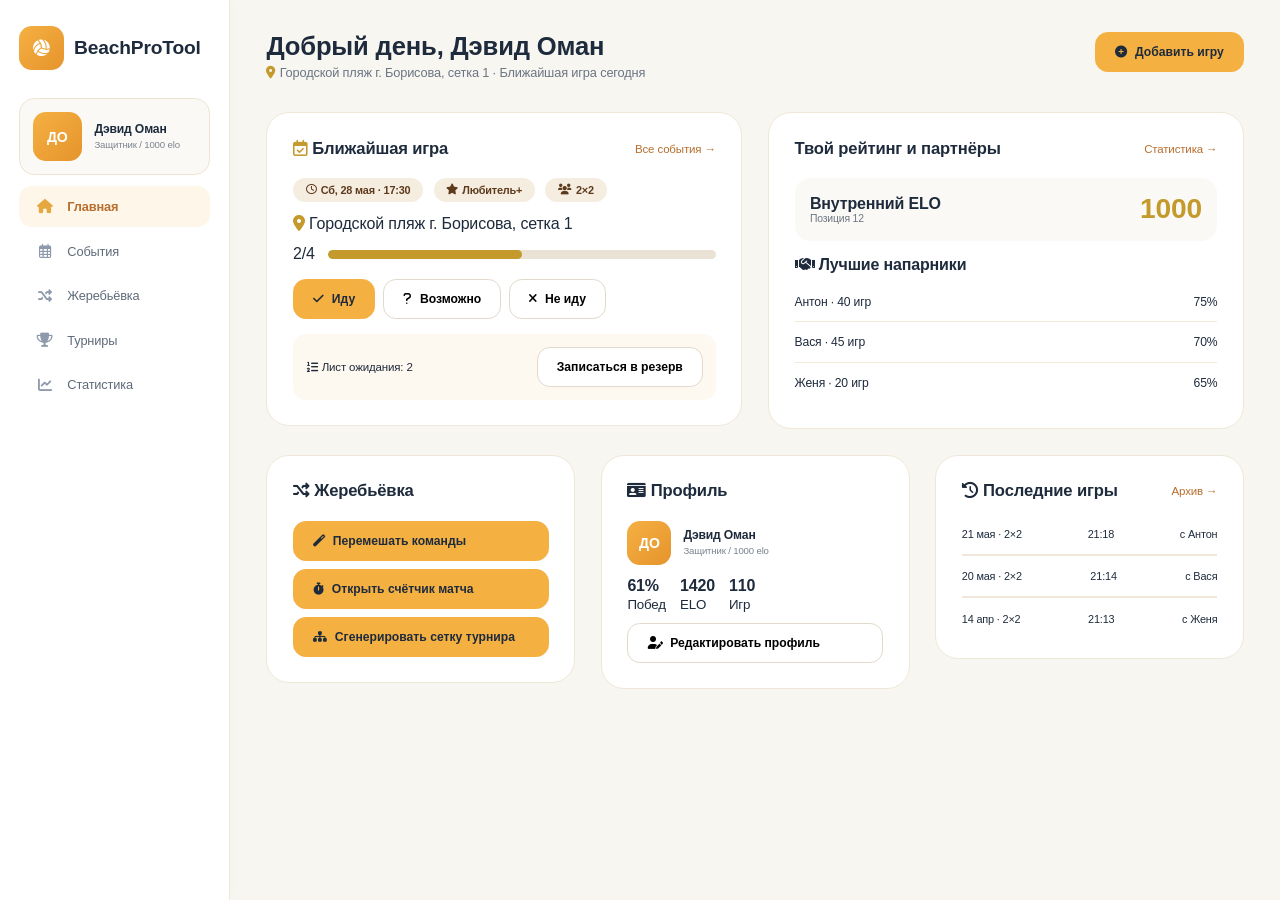
==== index.html @ db51491b "Шаблон" ====
<!DOCTYPE html>
<html lang="ru">
<head>
    <meta charset="UTF-8">
    <meta name="viewport" content="width=device-width, initial-scale=1.0, maximum-scale=1.0, user-scalable=yes, viewport-fit=cover">
    <link rel="stylesheet" href="index.css">
    <link rel="shortcut icon" href="https://shop.volleyballworld.com/cdn/shop/files/img12_345d9141-a883-46c9-af70-458a7351b10b.jpg?v=1754471467&width=1080"/> 
    <link rel="stylesheet" href="https://cdnjs.cloudflare.com/ajax/libs/font-awesome/6.0.0-beta3/css/all.min.css">
    <title>Beach Pro Tool</title>
</head>
<body>
    <!-- Боковое меню (десктоп) -->
    <aside class="sideBar">
        <div class="logoArea">
            <div class="logoIcon"><i class="fas fa-volleyball-ball"></i></div>
            <div class="logoText">BeachProTool</div>
        </div>

        <a href="profile.html">
            <div class="userCard">
                <div class="userAvatar">ДО</div>
                <div class="userInfo">
                    <div class="userName">Дэвид Оман</div>
                    <div class="userRole">Защитник / 1000 elo</div>
                </div>
            </div>
        </a>

        <nav class="navMenu">
            <a href="index.html"><div class="navItem active"><i class="fas fa-home"></i><span>Главная</span></div></a>
            <a href="events.html"><div class="navItem"><i class="far fa-calendar-alt"></i><span>События</span></div></a>
            <a href="draw.html"><div class="navItem"><i class="fas fa-random"></i><span>Жеребьёвка</span></div></a>
            <a href="tournaments.html"><div class="navItem"><i class="fas fa-trophy"></i><span>Турниры</span></div></a>
            <a href="stats.html"><div class="navItem"><i class="fas fa-chart-line"></i><span>Статистика</span></div></a>
        </nav>
    </aside>

    <!-- Основная область -->
    <main class="mainContent">
        <!-- Верхняя панель -->
        <div class="topBar">
            <div class="topBarText">
                <h1>Добрый день, Дэвид Оман</h1>
                <p>
                    <i class="fas fa-map-marker-alt" style="color:#c49a2c;"></i>
                    Городской пляж г. Борисова, сетка 1 · Ближайшая игра сегодня
                </p>
            </div>
            <div class="topActions">
                <a href="events.html"><button class="buttonAccent"><i class="fas fa-plus-circle"></i> Добавить игру</button></a>
            </div>
        </div>

        <!-- Основная панель: игра + рейтинг -->
        <div class="mainBoard">
            <!-- Ближайшая игра -->
            <div class="card">
                <div class="cardHeader">
                    <h3><i class="far fa-calendar-check" style="color:#c49a2c;"></i> Ближайшая игра</h3>
                    <a href="events.html" class="textLink">Все события →</a>
                </div>
                <div class="cardMeta">
                    <span class="tag"><i class="far fa-clock"></i> Сб, 28 мая · 17:30</span>
                    <span class="tag"><i class="fas fa-star"></i> Любитель+</span>
                    <span class="tag"><i class="fas fa-users"></i> 2×2</span>
                </div>
                <div style="font-weight:500; margin-bottom:6px;">
                    <i class="fas fa-map-marker-alt" style="color:#c49a2c;"></i>
                    Городской пляж г. Борисова, сетка 1
                </div>
                <div class="slotsBar">
                    <span>2/4</span>
                    <div class="progressBg"><div class="progressFill" style="width:50%;"></div></div>
                </div>
                <div class="statusButtons">
                    <button class="buttonAccent"><i class="fas fa-check"></i> Иду</button>
                    <button><i class="fas fa-question"></i> Возможно</button>
                    <button><i class="fas fa-times"></i> Не иду</button>
                </div>
                <div class="waitList">
                    <span><i class="fas fa-list-ol"></i> Лист ожидания: 2</span>
                    <button>Записаться в резерв</button>
                </div>
            </div>

            <!-- Рейтинг и партнёры -->
            <div class="card">
                <div class="cardHeader">
                    <h3>Твой рейтинг и партнёры</h3>
                    <a href="stats.html" class="textLink">Статистика →</a>
                </div>
                <div class="eloDisplay">
                    <div>
                        <div style="font-weight:600;">Внутренний ELO</div>
                        <div style="font-size: clamp(0.65rem, 0.8vw, 0.9rem); color:#6b7583;">Позиция 12</div>
                    </div>
                    <div class="eloNumber">1000</div>
                </div>
                <div style="font-weight:600; margin-bottom:8px;">
                    <i class="fas fa-handshake"></i> Лучшие напарники
                </div>
                <div class="partnerItem"><span>Антон · 40 игр</span><span>75%</span></div>
                <div class="partnerItem"><span>Вася · 45 игр</span><span>70%</span></div>
                <div class="partnerItem"><span>Женя · 20 игр</span><span>65%</span></div>
            </div>
        </div>

        <!-- Нижняя панель: жеребьёвка, профиль, история -->
        <div class="lowerBoard">
            <!-- Жеребьёвка -->
            <div class="card">
                <div class="cardHeader"><h3><i class="fas fa-random"></i> Жеребьёвка</h3></div>
                <a href="draw.html"><button class="buttonAccent" style="margin-bottom: 8px; width: 100%;"><i class="fas fa-magic"></i> Перемешать команды</button></a>
                <button class="buttonAccent" style="margin-bottom: 8px; width: 100%;"><i class="fas fa-stopwatch"></i> Открыть счётчик матча</button>
                <button class="buttonAccent" style="width: 100%;"><i class="fas fa-sitemap"></i> Сгенерировать сетку турнира</button>
            </div>

            <!-- Профиль -->
            <a href="profile.html" style="display: block;">
                <div class="card">
                    <div class="cardHeader"><h3><i class="fas fa-id-card"></i> Профиль</h3></div>
                    <div style="display: flex; align-items: center; gap: 12px; margin-bottom: 12px;">
                        <div class="userAvatar" style="width: 44px; height: 44px;">ДО</div>
                        <div class="userInfo">
                            <div class="userName">Дэвид Оман</div>
                            <div class="userRole">Защитник / 1000 elo</div>
                        </div>
                    </div>
                    <!-- Мини-статистика -->
                    <div style="display:flex; gap:14px; margin:10px 0;">
                        <div><span style="font-weight:700;">61%</span><br><small>Побед</small></div>
                        <div><span style="font-weight:700;">1420</span><br><small>ELO</small></div>
                        <div><span style="font-weight:700;">110</span><br><small>Игр</small></div>
                    </div>
                    <button style="width: 100%;"><i class="fas fa-user-edit"></i> Редактировать профиль</button>
                </div>
            </a>

            <!-- Последние игры -->
            <div class="card">
                <div class="cardHeader">
                    <h3><i class="fas fa-history"></i> Последние игры</h3>
                    <a href="#" class="textLink">Архив →</a>
                </div>
                <div class="matchHistoryItem">
                    <span>21 мая · 2×2</span><span>21:18</span><span>с Антон</span>
                </div>
                <hr>
                <div class="matchHistoryItem">
                    <span>20 мая · 2×2</span><span>21:14</span><span>с Вася</span>
                </div>
                <hr>
                <div class="matchHistoryItem">
                    <span>14 апр · 2×2</span><span>21:13</span><span>с Женя</span>
                </div>
            </div>
        </div>
    </main>

    <!-- Нижняя навигация (мобильная) -->
    <div class="bottomNav">
        <a href="index.html"><div class="bottomNavItem active"><i class="fas fa-home"></i><span>Главная</span></div></a>
        <a href="events.html"><div class="bottomNavItem"><i class="fas fa-calendar-plus"></i><span>События</span></div></a>
        <a href="draw.html"><div class="bottomNavItem"><i class="fas fa-random"></i><span>Жеребьёвка</span></div></a>
        <a href="stats.html"><div class="bottomNavItem"><i class="fas fa-chart-bar"></i><span>Статистика</span></div></a>
        <a href="tournaments.html"><div class="bottomNavItem"><i class="fas fa-trophy"></i><span>Турниры</span></div></a>
        <a href="profile.html"><div class="bottomNavItem"><i class="fas fa-user"></i><span>Профиль</span></div></a>
    </div>
</body>
</html>
---- index.css ----
/* ===== СБРОС И БАЗОВЫЕ СТИЛИ ===== */
* {
    margin: 0;
    padding: 0;
    box-sizing: border-box;
}

body {
    font-family: 'Inter', -apple-system, BlinkMacSystemFont, sans-serif;
    background: #f8f6f1;
    display: flex;
    min-height: 100vh;
    color: #1e2b3c;
    letter-spacing: -0.01em;
}

a {
    text-decoration: none;
    color: inherit;
}

select {
    padding: clamp(6px, 0.8vw, 10px) clamp(8px, 1vw, 12px);
    border-radius: clamp(6px, 0.8vw, 12px);
    border: 1px solid #e2d9cc;
    font-family: 'Inter', sans-serif;
    font-size: clamp(0.75rem, 0.9vw, 0.95rem);
    font-weight: 500;
    background: white;
    cursor: pointer;
}

hr {
    border: 0.5px solid #efe8d8;
    margin: clamp(4px, 0.5vw, 10px) 0;
}

/* ===== БОКОВАЯ ПАНЕЛЬ (ДЕСКТОП) ===== */
.sideBar {
    background: #ffffff;
    width: clamp(200px, 18vw, 280px);
    border-right: 1px solid #efe8d8;
    height: 100vh;
    display: flex;
    flex-direction: column;
    padding: clamp(16px, 2vw, 28px) clamp(12px, 1.5vw, 20px);
    position: sticky;
    top: 0;
    box-shadow: 1px 0 15px rgba(0,0,0,0.02);
    z-index: 10;
}

.logoArea {
    display: flex;
    align-items: center;
    gap: clamp(6px, 0.8vw, 10px);
    margin-bottom: clamp(20px, 2.5vw, 28px);
}

.logoIcon {
    background: linear-gradient(135deg, #f5b042, #e5942c);
    width: clamp(32px, 3.5vw, 48px);
    height: clamp(32px, 3.5vw, 48px);
    border-radius: clamp(8px, 1vw, 14px);
    display: flex;
    align-items: center;
    justify-content: center;
    color: white;
    font-size: clamp(0.9rem, 1.3vw, 1.4rem);
    flex-shrink: 0;
}

.logoText {
    font-weight: 800;
    font-size: clamp(1rem, 1.5vw, 1.5rem);
    color: #1e2b3c;
    white-space: nowrap;
}

.userCard {
    display: flex;
    align-items: center;
    gap: clamp(8px, 1vw, 14px);
    padding: clamp(8px, 1vw, 14px);
    background: #fbf9f5;
    border-radius: clamp(12px, 1.2vw, 18px);
    margin-bottom: clamp(10px, 0.9vw, 28px);
    border: 1px solid #efe4cf;
    cursor: pointer;
}

.userCard:hover {
    background: #f1efec;
}

.userAvatar {
    width: clamp(34px, 3.8vw, 50px);
    height: clamp(34px, 3.8vw, 50px);
    background: linear-gradient(135deg, #f5b042, #e5942c);
    border-radius: clamp(8px, 1vw, 14px);
    display: flex;
    align-items: center;
    justify-content: center;
    color: white;
    font-weight: 700;
    font-size: clamp(0.8rem, 1.1vw, 1.2rem);
    flex-shrink: 0;
}

.userInfo {
    line-height: 1.4;
}

.userName {
    font-weight: 700;
    font-size: clamp(0.7rem, 0.95vw, 1rem);
}

.userRole {
    font-size: clamp(0.6rem, 0.75vw, 0.85rem);
    color: #7a8490;
}

.navMenu {
    display: flex;
    flex-direction: column;
    gap: 4px;
    flex: 1;
}

.navItem {
    display: flex;
    align-items: center;
    gap: clamp(8px, 1vw, 14px);
    padding: clamp(8px, 1vw, 14px) clamp(10px, 1.2vw, 18px);
    border-radius: clamp(8px, 1vw, 14px);
    font-weight: 500;
    color: #5f6b7a;
    cursor: pointer;
    font-size: clamp(0.75rem, 1vw, 1.1rem);
}

.navItem:hover:not(.active) {
    background: #faf8f4;
}

.navItem i {
    width: 20px;
    font-size: clamp(0.85rem, 1.1vw, 1.2rem);
    text-align: center;
    color: #8e9aab;
}

.navItem.active {
    background: #fef7e9;
    color: #b76e2e;
    font-weight: 600;
}

.navItem.active i {
    color: #e5a83e;
}

.navItem.active:hover {
    background: #fff0d3;
}

/* ===== НИЖНЯЯ НАВИГАЦИЯ (МОБИЛЬНАЯ) ===== */
.bottomNav {
    display: none;
    justify-content: space-around;
    align-items: center;
    padding: clamp(8px, 2vw, 14px) clamp(12px, 3vw, 20px);
    background: #ffffff;
    border-top: 1px solid #f0e7d8;
    position: fixed;
    bottom: 0;
    left: 0;
    right: 0;
    z-index: 100;
    box-shadow: 0 -4px 16px rgba(0,0,0,0.06);
}

.bottomNavItem {
    display: flex;
    flex-direction: column;
    align-items: center;
    gap: clamp(2px, 0.5vw, 6px);
    font-size: clamp(9px, 1.5vw, 13px);
    color: #8e9aab;
    cursor: pointer;
}

.bottomNavItem i {
    font-size: clamp(16px, 3vw, 24px);
}

.bottomNavItem.active {
    color: #c49a2c;
    font-weight: 600;
}

/* ===== ОСНОВНОЙ КОНТЕНТ ===== */
.mainContent {
    flex: 1;
    padding: clamp(16px, 2.5vw, 32px) clamp(12px, 3vw, 36px);
    overflow-y: auto;
    min-height: 100vh;
    max-height: 100vh;
}

.topBar {
    display: flex;
    justify-content: space-between;
    align-items: flex-start;
    margin-bottom: clamp(16px, 2.5vw, 32px);
    gap: clamp(12px, 2vw, 24px);
}

.topBarText h1 {
    font-size: clamp(1.2rem, 2vw, 2rem);
    font-weight: 700;
    margin-bottom: 4px;
}

.topBarText p {
    color: #6b7583;
    font-size: clamp(0.7rem, 1vw, 1rem);
}

.topActions {
    display: flex;
    gap: clamp(6px, 1vw, 12px);
    align-items: center;
}

/* ===== КНОПКИ ===== */
button {
    border: none;
    border-radius: clamp(8px, 1vw, 14px);
    padding: clamp(8px, 1vw, 12px) clamp(12px, 1.5vw, 20px);
    font-weight: 600;
    font-size: clamp(0.7rem, 0.95vw, 1rem);
    display: flex;
    align-items: center;
    gap: clamp(4px, 0.6vw, 8px);
    cursor: pointer;
    background: white;
    border: 1px solid #e2d9cc;
    font-family: 'Inter', sans-serif;
    white-space: nowrap;
}

.buttonAccent {
    background: #f5b042;
    border: 1px solid #f5b042;
    color: #1e2b3c;
}

.buttonAccent:hover {
    background: #e5942c;
}

button:hover:not(.buttonAccent):not(:disabled) {
    background: #faf7f2;
}

button:disabled {
    opacity: 0.5;
    cursor: not-allowed;
}

.buttonCenter {
    display: flex;
    justify-content: center;
    padding: clamp(8px, 1vw, 12px) clamp(16px, 2vw, 24px);
    gap: 8px;
}

/* ===== КАРТОЧКИ ===== */
.card {
    background: #ffffff;
    border-radius: clamp(14px, 1.8vw, 24px);
    padding: clamp(16px, 2vw, 26px);
    border: 1px solid #efe8d8;
}

.cardHeader {
    display: flex;
    justify-content: space-between;
    align-items: center;
    margin-bottom: clamp(12px, 1.5vw, 20px);
}

.cardHeader h3 {
    font-size: clamp(0.9rem, 1.3vw, 1.6rem);
    font-weight: 700;
}

.cardMeta {
    display: flex;
    gap: clamp(6px, 0.8vw, 12px);
    flex-wrap: wrap;
    margin-bottom: clamp(8px, 1vw, 16px);
}

/* ===== ТЕГИ ===== */
.tag {
    background: #f5ede0;
    border-radius: 20px;
    padding: clamp(4px, 0.5vw, 6px) clamp(8px, 1vw, 14px);
    font-size: clamp(0.65rem, 0.85vw, 0.95rem);
    font-weight: 600;
    color: #5e3a1c;
    display: inline-flex;
    align-items: center;
    gap: 4px;
    white-space: nowrap;
}

/* ===== ПРОГРЕСС-БАРЫ ===== */
.slotsBar {
    display: flex;
    align-items: center;
    gap: clamp(8px, 1vw, 14px);
    margin: clamp(8px, 1vw, 16px) 0;
}

.progressBg {
    flex: 1;
    height: clamp(6px, 0.7vw, 10px);
    background: #e9e2d5;
    border-radius: 10px;
    overflow: hidden;
}

.progressFill {
    height: clamp(6px, 0.7vw, 10px);
    background: #c49a2c;
    border-radius: 10px;
}

/* ===== СЕТКИ ===== */
.mainBoard {
    display: grid;
    grid-template-columns: 1fr 1fr;
    gap: clamp(16px, 2vw, 28px);
    margin-bottom: clamp(16px, 2vw, 28px);
    align-items: start;
}

.lowerBoard {
    display: grid;
    grid-template-columns: 1fr 1fr 1fr;
    gap: clamp(16px, 2vw, 28px);
    margin-top: 4px;
    align-items: start;
}

/* ===== СТАТУСЫ ===== */
.statusButtons {
    display: flex;
    gap: clamp(4px, 0.6vw, 10px);
    flex-wrap: wrap;
    margin: clamp(10px, 1.2vw, 18px) 0;
}

.waitList {
    background: #fef9f0;
    border-radius: clamp(8px, 1vw, 14px);
    padding: clamp(8px, 1vw, 14px);
    font-size: clamp(0.7rem, 0.9vw, 1rem);
    display: flex;
    align-items: center;
    justify-content: space-between;
    margin-top: clamp(6px, 0.8vw, 12px);
    gap: 10px;
}

/* ===== ТЕКСТОВЫЕ ССЫЛКИ ===== */
.textLink {
    color: #b76e2e;
    font-weight: 500;
    text-decoration: none;
    font-size: clamp(0.7rem, 0.9vw, 1rem);
}

/* ===== ELO ===== */
.eloDisplay {
    display: flex;
    align-items: center;
    justify-content: space-between;
    background: #fbf9f5;
    border-radius: clamp(10px, 1.2vw, 18px);
    padding: clamp(10px, 1.2vw, 18px);
    margin-bottom: clamp(10px, 1.2vw, 20px);
}

.eloNumber {
    font-size: clamp(1.3rem, 2.2vw, 2.4rem);
    font-weight: 800;
    color: #c49a2c;
}

/* ===== ПАРТНЁРЫ / СТРОКИ СПИСКА ===== */
.partnerItem {
    display: flex;
    align-items: center;
    justify-content: space-between;
    padding: clamp(8px, 1vw, 14px) 0;
    font-size: clamp(0.7rem, 0.95vw, 1.1rem);
    border-bottom: 1px solid #f3ead9;
}

.partnerItem:last-child {
    border-bottom: none;
}

/* ===== ИСТОРИЯ МАТЧЕЙ ===== */
.matchHistoryItem {
    display: flex;
    justify-content: space-between;
    align-items: center;
    padding: clamp(5px, 0.6vw, 10px) 0;
    font-size: clamp(0.65rem, 0.85vw, 1rem);
}

/* ===== СТРАНИЦА СОБЫТИЙ ===== */
.filtersSection {
    display: flex;
    flex-direction: column;
    gap: clamp(10px, 1.2vw, 16px);
    margin-bottom: clamp(16px, 2vw, 24px);
}

.filterGroup {
    display: flex;
    align-items: center;
    gap: clamp(8px, 1vw, 12px);
    flex-wrap: wrap;
}

.filterLabel {
    font-weight: 700;
    font-size: clamp(0.8rem, 1.1vw, 1.1rem);
    color: #5f6b7a;
    min-width: clamp(60px, 8vw, 90px);
}

.eventTopRow {
    display: flex;
    align-items: center;
    gap: clamp(8px, 1vw, 14px);
    flex-wrap: wrap;
    margin-bottom: 10px;
}

.eventDate {
    display: flex;
    align-items: center;
    gap: 8px;
    font-weight: 700;
    font-size: clamp(0.9rem, 1.2vw, 1.3rem);
    color: #3d2b14;
}

.eventDate i {
    color: #c49a2c;
}

.eventLocation {
    font-size: clamp(0.85rem, 1vw, 1.15rem);
    color: #5f6b7a;
    display: flex;
    align-items: center;
    gap: 6px;
    font-weight: 500;
}

.eventLocation i {
    color: #c49a2c;
}

.eventStatus {
    display: inline-flex;
    align-items: center;
    gap: 5px;
    padding: clamp(5px, 0.6vw, 8px) clamp(10px, 1vw, 14px);
    border-radius: 14px;
    font-size: clamp(0.75rem, 0.9vw, 1rem);
    font-weight: 700;
}

.eventStatus.confirmed {
    background: #e4f1ea;
    color: #0b4b3b;
}

.eventStatus.pending {
    background: #fef9f0;
    color: #b76e2e;
}

.eventStatus.cancelled {
    background: #fce8e8;
    color: #c0392b;
}

/* ===== СТРАНИЦА ЖЕРЕБЬЁВКИ ===== */
.eventSelector {
    display: flex;
    align-items: center;
    gap: clamp(8px, 1vw, 14px);
    flex-wrap: wrap;
    padding: clamp(10px, 1.2vw, 14px);
}

.eventSelector label {
    font-weight: 700;
    font-size: clamp(0.8rem, 1vw, 1.1rem);
    color: #5f6b7a;
    white-space: nowrap;
}

.drawActions {
    display: flex;
    gap: clamp(8px, 1vw, 14px);
    flex-wrap: wrap;
    padding: clamp(8px, 1vw, 12px);
}

.drawActions button {
    flex: 1;
    min-width: clamp(160px, 18vw, 220px);
    justify-content: center;
    padding: clamp(10px, 1.2vw, 14px) clamp(14px, 1.8vw, 22px);
    font-size: clamp(0.8rem, 1vw, 1.1rem);
}

.score {
    display: flex;
    align-items: center;
    gap: clamp(18px, 1.5vw, 20px);
    justify-content: center;
    flex-wrap: wrap;
    font-size: clamp(2.1rem, 7vw, 3rem);
    font-weight: 800;
}

/* ===== ТАБЛИЦА МАТЧЕЙ ===== */
.matchRow {
    display: flex;
    align-items: center;
    justify-content: space-between;
    padding: clamp(6px, 0.7vw, 10px) clamp(8px, 1vw, 12px);
    background: #fbf9f5;
    border-radius: clamp(6px, 0.8vw, 10px);
    border: 1px solid #efe4cf;
    font-size: clamp(0.7rem, 0.85vw, 0.9rem);
    font-weight: 500;
    gap: 8px;
}

.matchScore {
    font-weight: 700;
    color: #c49a2c;
    white-space: nowrap;
}

.matchVs {
    color: #8e9aab;
    font-weight: 600;
    font-size: clamp(0.6rem, 0.7vw, 0.75rem);
}

/* ===== СЕТКА ПЛЕЙ-ОФФ ===== */
.matchCell {
    border: 1px solid #e2d9cc;
    border-radius: clamp(4px, 0.5vw, 8px);
    padding: clamp(5px, 0.6vw, 8px);
    text-align: center;
    background: #fbf9f5;
    min-width: 110px;
}

.matchCellRow {
    display: flex;
    align-items: center;
    justify-content: center;
    gap: 6px;
    font-weight: 500;
    font-size: clamp(0.6rem, 0.9vw, 1.2rem);
    padding: 1px 0;
}

.matchCell .matchScore {
    font-size: clamp(0.7rem, 0.8vw, 0.9rem);
    min-width: 14px;
}

.matchCell .matchVs {
    font-size: clamp(0.5rem, 0.6vw, 0.65rem);
}

/* ===== СТАТИСТИКА ===== */
.statValue {
    font-size: clamp(1.2rem, 1.8vw, 2rem);
    font-weight: 800;
    color: #1e2b3c;
}

.statLabel {
    font-size: clamp(0.65rem, 0.8vw, 0.85rem);
    color: #7a8490;
    font-weight: 500;
}

/* ===== АДАПТИВНОСТЬ ===== */
@media screen and (max-width: 768px) {
    body {
        flex-direction: column;
    }

    .sideBar {
        display: none;
    }

    .bottomNav {
        display: flex;
    }

    .mainContent {
        padding: 16px 12px 90px;
        max-height: none;
        min-height: 100vh;
    }

    .topBar {
        flex-direction: column;
        gap: 12px;
    }

    .topBarText h1 {
        font-size: clamp(1.4rem, 6vw, 2rem);
    }

    .topBarText p {
        font-size: clamp(0.8rem, 3.5vw, 1.1rem);
    }

    .topActions {
        width: 100%;
    }

    .topActions button {
        width: 100%;
        justify-content: center;
        font-size: clamp(0.85rem, 3.5vw, 1.1rem);
        padding: 12px 20px;
    }

    button {
        font-size: clamp(0.6rem, 2.7vw, 1rem);
        padding: clamp(10px, 2.5vw, 14px) clamp(14px, 3vw, 20px);
    }

    .mainBoard {
        grid-template-columns: 1fr;
        gap: 16px;
    }

    .lowerBoard {
        grid-template-columns: 1fr;
        gap: 16px;
    }

    .card {
        border-radius: 16px;
        padding: 16px;
    }

    .cardHeader h3 {
        font-size: clamp(1rem, 4.5vw, 1.4rem);
    }

    .tag {
        font-size: clamp(0.75rem, 3vw, 0.95rem);
        padding: 5px 12px;
    }

    .statusButtons button {
        flex: 1;
        min-width: 70px;
        justify-content: center;
        font-size: clamp(0.75rem, 3vw, 0.95rem);
    }

    .waitList {
        flex-direction: column;
        gap: 10px;
        font-size: clamp(0.8rem, 3.2vw, 1rem);
    }

    .matchHistoryItem {
        font-size: clamp(0.75rem, 3vw, 0.95rem);
    }

    .eloNumber {
        font-size: clamp(1.5rem, 7vw, 2.5rem);
    }

    .partnerItem {
        font-size: clamp(0.8rem, 3.2vw, 1rem);
    }

    .bottomNavItem {
        font-size: clamp(9px, 2.2vw, 13px);
    }

    .bottomNavItem i {
        font-size: clamp(16px, 5vw, 26px);
    }

    .drawActions {
        flex-direction: column;
    }

    .drawActions button {
        flex: none;
        width: 100%;
        min-width: auto;
    }
}

@media screen and (min-width: 769px) and (max-width: 1024px) {
    .mainBoard {
        grid-template-columns: 1fr;
    }

    .lowerBoard {
        grid-template-columns: 1fr 1fr;
    }
}
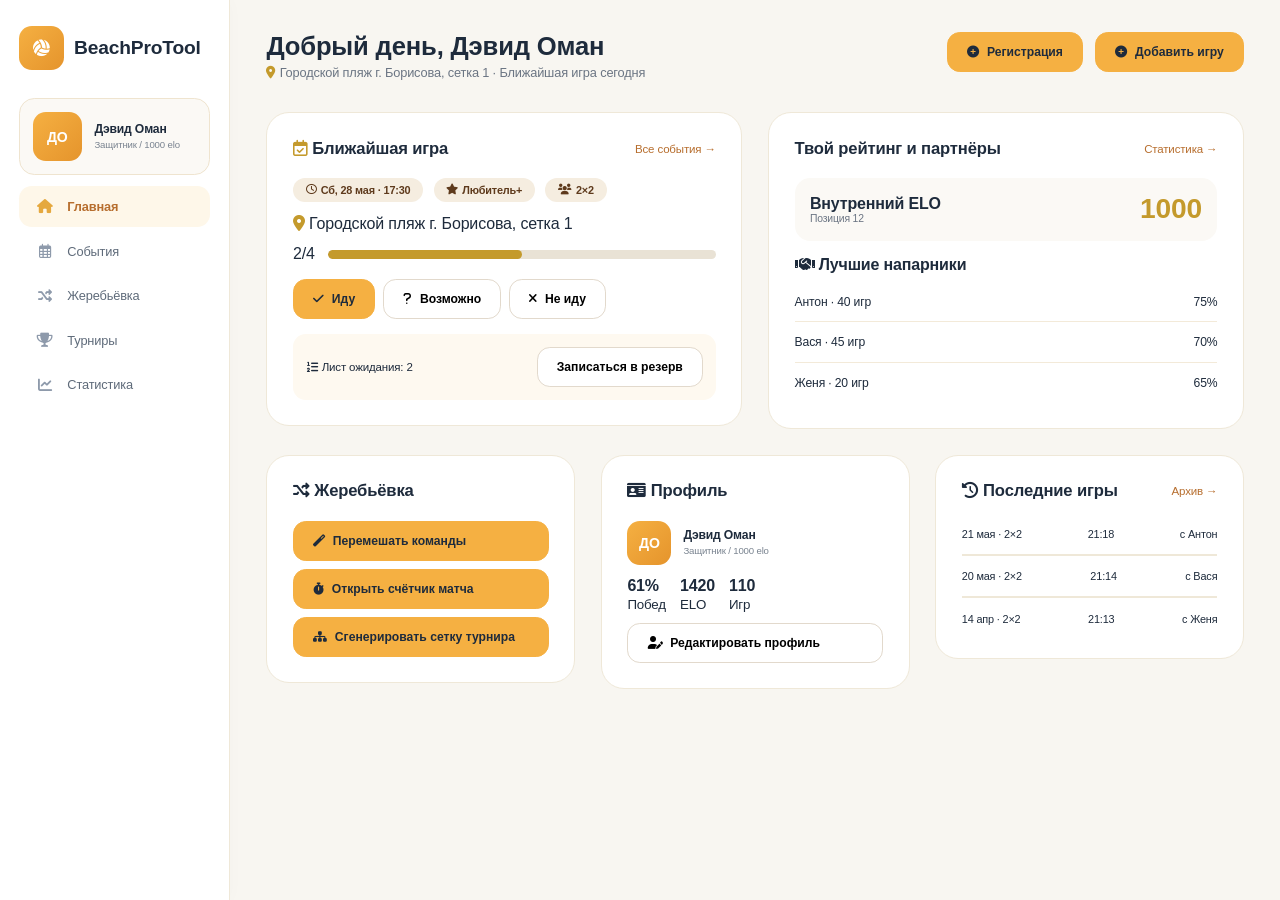
==== commit 6735ebc8: "Тест сервера" ====
--- a/index.html
+++ b/index.html
@@ -47,6 +47,7 @@
                 </p>
             </div>
             <div class="topActions">
+                 <a href="registration.html"><button class="buttonAccent"><i class="fas fa-plus-circle"></i> Регистрация</button></a>
                 <a href="events.html"><button class="buttonAccent"><i class="fas fa-plus-circle"></i> Добавить игру</button></a>
             </div>
         </div>
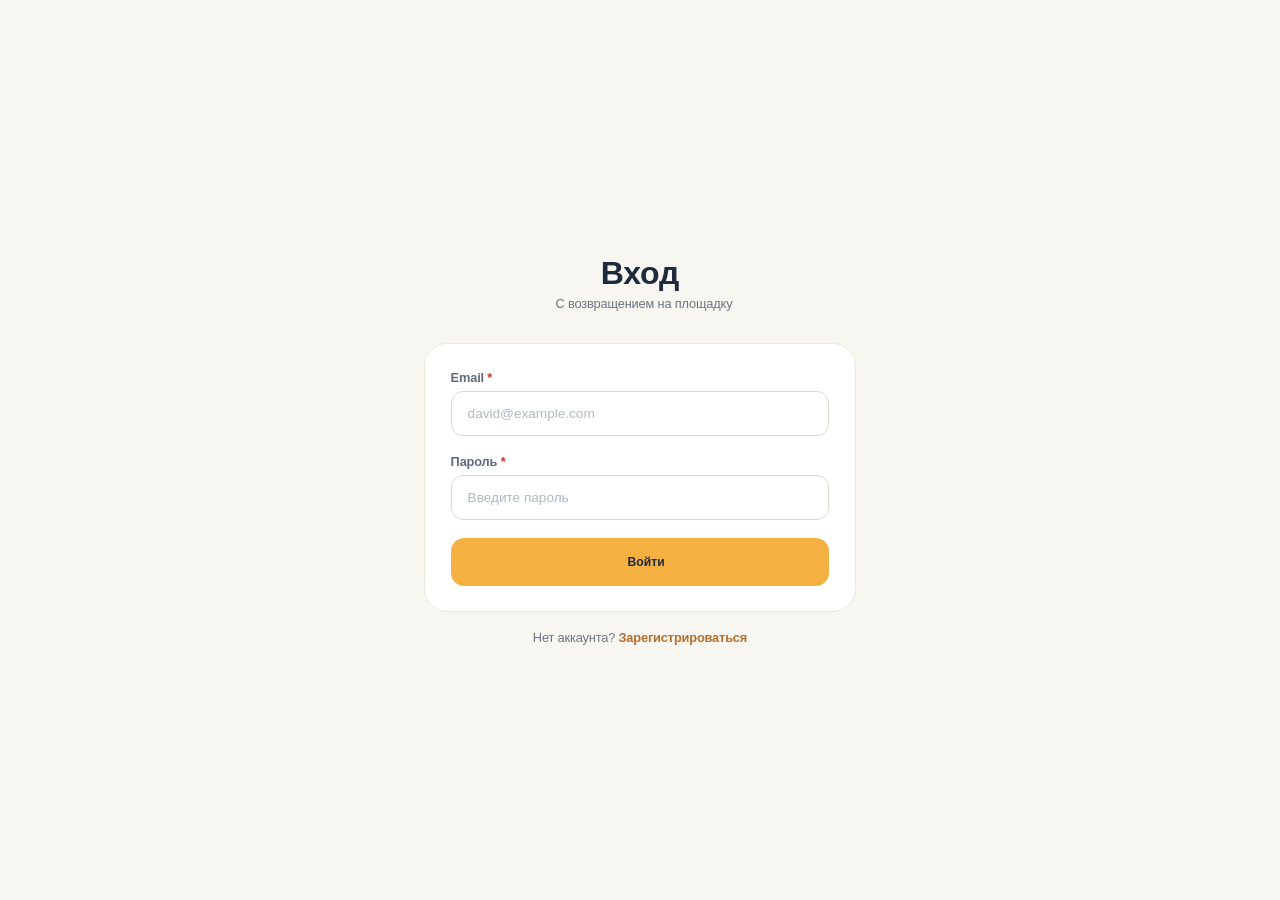
==== commit 70f37857: "Аутентификация" ====
--- a/index.html
+++ b/index.html
@@ -9,7 +9,6 @@
     <title>Beach Pro Tool</title>
 </head>
 <body>
-    <!-- Боковое меню (десктоп) -->
     <aside class="sideBar">
         <div class="logoArea">
             <div class="logoIcon"><i class="fas fa-volleyball-ball"></i></div>
@@ -20,8 +19,8 @@
             <div class="userCard">
                 <div class="userAvatar">ДО</div>
                 <div class="userInfo">
-                    <div class="userName">Дэвид Оман</div>
-                    <div class="userRole">Защитник / 1000 elo</div>
+                    <div class="userName" data-js-user-name>Дэвид Оман</div>
+                    <div class="userRole" data-js-user-role>Защитник / 1000 elo</div>
                 </div>
             </div>
         </a>
@@ -35,20 +34,18 @@
         </nav>
     </aside>
 
-    <!-- Основная область -->
     <main class="mainContent">
-        <!-- Верхняя панель -->
         <div class="topBar">
             <div class="topBarText">
-                <h1>Добрый день, Дэвид Оман</h1>
+                <h1 data-js-greeting>Добрый день, Дэвид Оман</h1>
                 <p>
                     <i class="fas fa-map-marker-alt" style="color:#c49a2c;"></i>
                     Городской пляж г. Борисова, сетка 1 · Ближайшая игра сегодня
                 </p>
             </div>
             <div class="topActions">
-                 <a href="registration.html"><button class="buttonAccent"><i class="fas fa-plus-circle"></i> Регистрация</button></a>
                 <a href="events.html"><button class="buttonAccent"><i class="fas fa-plus-circle"></i> Добавить игру</button></a>
+                <button data-js-logout-button><i class="fas fa-sign-out-alt"></i> Выйти</button>
             </div>
         </div>
 
@@ -74,13 +71,13 @@
                     <div class="progressBg"><div class="progressFill" style="width:50%;"></div></div>
                 </div>
                 <div class="statusButtons">
-                    <button class="buttonAccent"><i class="fas fa-check"></i> Иду</button>
-                    <button><i class="fas fa-question"></i> Возможно</button>
-                    <button><i class="fas fa-times"></i> Не иду</button>
+                    <button class="buttonAccent" data-js-switch-button><i class="fas fa-check"></i> Иду</button>
+                    <button data-js-switch-button><i class="fas fa-question" ></i> Возможно</button>
+                    <button data-js-switch-button><i class="fas fa-times" ></i> Не иду</button>
                 </div>
                 <div class="waitList">
                     <span><i class="fas fa-list-ol"></i> Лист ожидания: 2</span>
-                    <button>Записаться в резерв</button>
+                    <button data-js-reserve-button>Записаться в резерв</button>
                 </div>
             </div>
 
@@ -112,7 +109,7 @@
             <div class="card">
                 <div class="cardHeader"><h3><i class="fas fa-random"></i> Жеребьёвка</h3></div>
                 <a href="draw.html"><button class="buttonAccent" style="margin-bottom: 8px; width: 100%;"><i class="fas fa-magic"></i> Перемешать команды</button></a>
-                <button class="buttonAccent" style="margin-bottom: 8px; width: 100%;"><i class="fas fa-stopwatch"></i> Открыть счётчик матча</button>
+                <a href="draw.html#counter"><button class="buttonAccent" style="margin-bottom: 8px; width: 100%;"><i class="fas fa-stopwatch"></i> Открыть счётчик матча</button></a>
                 <button class="buttonAccent" style="width: 100%;"><i class="fas fa-sitemap"></i> Сгенерировать сетку турнира</button>
             </div>
 
@@ -159,7 +156,7 @@
     </main>
 
     <!-- Нижняя навигация (мобильная) -->
-    <div class="bottomNav">
+ <div class="bottomNav">
         <a href="index.html"><div class="bottomNavItem active"><i class="fas fa-home"></i><span>Главная</span></div></a>
         <a href="events.html"><div class="bottomNavItem"><i class="fas fa-calendar-plus"></i><span>События</span></div></a>
         <a href="draw.html"><div class="bottomNavItem"><i class="fas fa-random"></i><span>Жеребьёвка</span></div></a>
@@ -167,5 +164,8 @@
         <a href="tournaments.html"><div class="bottomNavItem"><i class="fas fa-trophy"></i><span>Турниры</span></div></a>
         <a href="profile.html"><div class="bottomNavItem"><i class="fas fa-user"></i><span>Профиль</span></div></a>
     </div>
+
+    <script src="auth.js"></script>
+    <script src="eventButtons.js"></script>
 </body>
-</html>
+</html>
--- a/index.css
+++ b/index.css
@@ -12,6 +12,8 @@
     min-height: 100vh;
     color: #1e2b3c;
     letter-spacing: -0.01em;
+    justify-content: center;
+            align-items: center;
 }
 
 a {
@@ -741,3 +743,144 @@
         grid-template-columns: 1fr 1fr;
     }
 }
+/* ===== ФОРМЫ ===== */
+  /* Контейнер формы */
+        .authContainer {
+            max-width: 480px;
+            width: 100%;
+            padding: clamp(16px, 3vw, 32px) clamp(12px, 2vw, 24px);
+        }
+
+        /* Заголовок */
+        .authHeader {
+            text-align: center;
+            margin-bottom: clamp(20px, 2.5vw, 32px);
+        }
+
+        .authHeader h1 {
+            font-size: clamp(1.4rem, 2.5vw, 2rem);
+            font-weight: 700;
+            margin-bottom: 4px;
+        }
+
+        .authHeader p {
+            color: #6b7583;
+            font-size: clamp(0.8rem, 1vw, 1rem);
+        }
+
+        /* Группа полей */
+        .authFormGroup {
+            display: flex;
+            flex-direction: column;
+            gap: clamp(4px, 0.5vw, 6px);
+            margin-bottom: clamp(12px, 1.5vw, 18px);
+        }
+
+        .authFormGroup label {
+            font-weight: 600;
+            font-size: clamp(0.8rem, 0.95vw, 1rem);
+            color: #5f6b7a;
+        }
+
+        .authFormGroup input,
+        .authFormGroup select {
+            width: 100%;
+            padding: clamp(10px, 1.2vw, 14px) clamp(12px, 1.5vw, 16px);
+            border-radius: clamp(8px, 1vw, 12px);
+            border: 1px solid #e2d9cc;
+            font-family: 'Inter', sans-serif;
+            font-size: clamp(0.85rem, 1vw, 1.05rem);
+            font-weight: 500;
+            background: white;
+            color: #1e2b3c;
+            outline: none;
+            transition: border-color 0.2s;
+        }
+
+        .authFormGroup input:focus,
+        .authFormGroup select:focus {
+            border-color: #f5b042;
+            box-shadow: 0 0 0 3px rgba(245, 176, 66, 0.15);
+        }
+
+        .authFormGroup input:-webkit-autofill,
+.authFormGroup input:-webkit-autofill:hover,
+.authFormGroup input:-webkit-autofill:focus {
+    -webkit-box-shadow: 0 0 0 30px white inset !important;
+    -webkit-text-fill-color: #1e2b3c !important;
+    transition: background-color 5000s ease-in-out 0s;
+}
+
+        .authFormGroup input::placeholder {
+            color: #b0b8c1;
+            font-weight: 400;
+        }
+
+        /* Строка с двумя полями */
+        .authFormRow {
+            display: grid;
+            grid-template-columns: 1fr 1fr;
+            gap: clamp(8px, 1vw, 14px);
+        }
+
+        /* Радиокнопки */
+        .authRadioGroup {
+            display: flex;
+            gap: clamp(12px, 1.5vw, 20px);
+            flex-wrap: wrap;
+        }
+
+        .authRadioGroup label {
+            display: flex;
+            align-items: center;
+            gap: 6px;
+            font-weight: 500;
+            font-size: clamp(0.8rem, 0.95vw, 1rem);
+            cursor: pointer;
+            color: #1e2b3c;
+        }
+
+        .authRadioGroup input[type="radio"] {
+            width: auto;
+            accent-color: #f5b042;
+        }
+
+        /* Звёздочка */
+        .authRequired {
+            color: #c0392b;
+        }
+
+        /* Ссылка внизу */
+        .authLink {
+            text-align: center;
+            margin-top: clamp(12px, 1.5vw, 18px);
+            font-size: clamp(0.8rem, 0.95vw, 1rem);
+            color: #6b7583;
+        }
+
+        .authLink a {
+            color: #b76e2e;
+            font-weight: 600;
+        }
+
+        .authLink a:hover {
+            text-decoration: underline;
+        }
+
+        /* Кнопка отправки */
+        .authSubmit {
+            width: 100%;
+            justify-content: center;
+            margin-top: clamp(12px, 1.5vw, 18px);
+            padding: clamp(12px, 1.4vw, 16px);
+        }
+
+        @media screen and (max-width: 768px) {
+            body {
+                padding: 20px 12px;
+            }
+
+            .authContainer {
+                padding: 0;
+            }
+        }
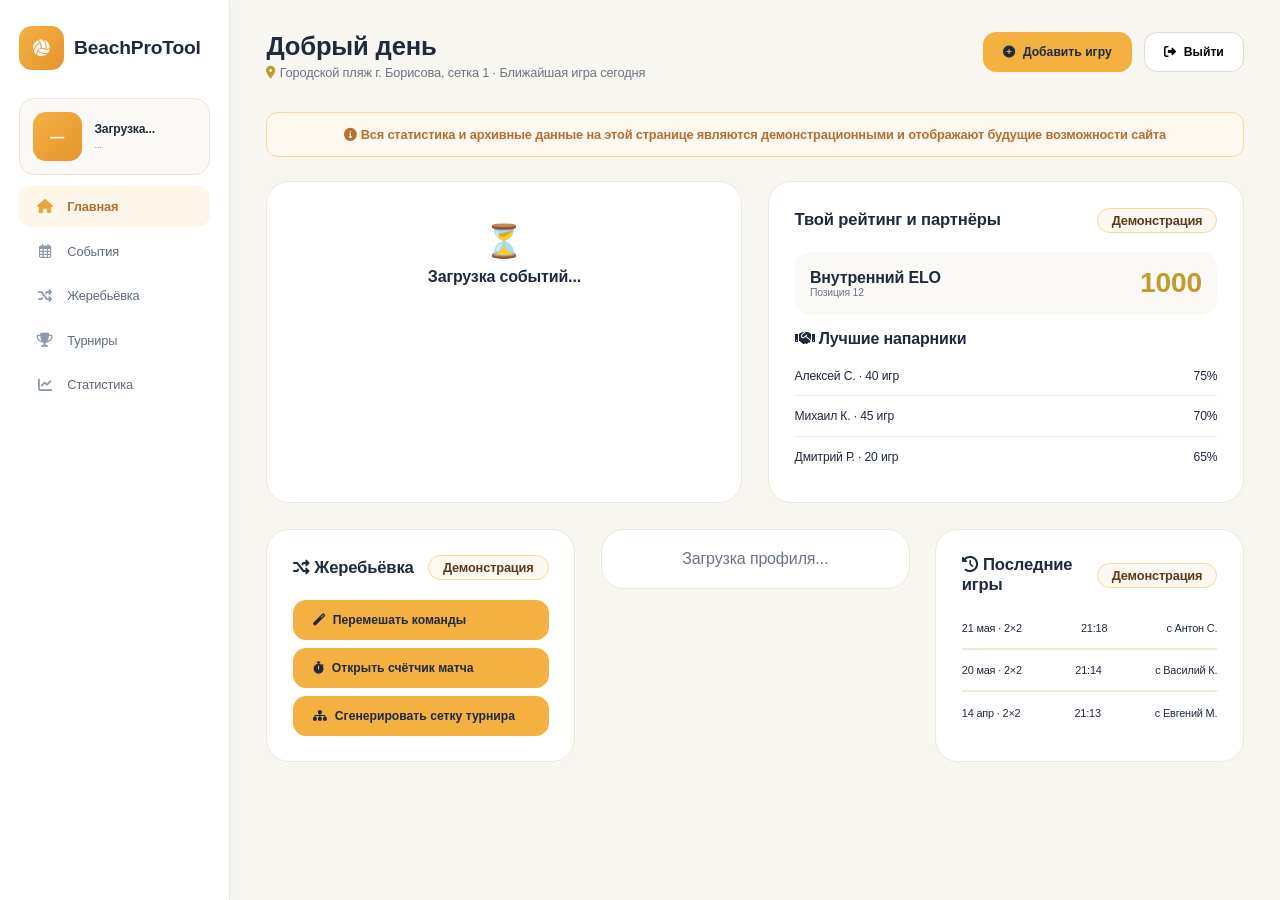
==== commit d3cc01a1: "v1.0dev" ====
--- a/index.html
+++ b/index.html
@@ -4,27 +4,26 @@
     <meta charset="UTF-8">
     <meta name="viewport" content="width=device-width, initial-scale=1.0, maximum-scale=1.0, user-scalable=yes, viewport-fit=cover">
     <link rel="stylesheet" href="index.css">
-    <link rel="shortcut icon" href="https://shop.volleyballworld.com/cdn/shop/files/img12_345d9141-a883-46c9-af70-458a7351b10b.jpg?v=1754471467&width=1080"/> 
+    <link rel="shortcut icon" href="https://shop.volleyballworld.com/cdn/shop/files/img12_345d9141-a883-46c9-af70-458a7351b10b.jpg?v=1754471467&width=1080">
     <link rel="stylesheet" href="https://cdnjs.cloudflare.com/ajax/libs/font-awesome/6.0.0-beta3/css/all.min.css">
     <title>Beach Pro Tool</title>
 </head>
 <body>
+    <!-- ===== БОКОВАЯ ПАНЕЛЬ ===== -->
     <aside class="sideBar">
         <div class="logoArea">
             <div class="logoIcon"><i class="fas fa-volleyball-ball"></i></div>
             <div class="logoText">BeachProTool</div>
         </div>
-
         <a href="profile.html">
             <div class="userCard">
-                <div class="userAvatar">ДО</div>
+                <div class="userAvatar">—</div>
                 <div class="userInfo">
-                    <div class="userName" data-js-user-name>Дэвид Оман</div>
-                    <div class="userRole" data-js-user-role>Защитник / 1000 elo</div>
+                    <div class="userName" data-js-user-name>Загрузка...</div>
+                    <div class="userRole" data-js-user-role>...</div>
                 </div>
             </div>
         </a>
-
         <nav class="navMenu">
             <a href="index.html"><div class="navItem active"><i class="fas fa-home"></i><span>Главная</span></div></a>
             <a href="events.html"><div class="navItem"><i class="far fa-calendar-alt"></i><span>События</span></div></a>
@@ -34,58 +33,39 @@
         </nav>
     </aside>
 
+    <!-- ===== ОСНОВНОЙ КОНТЕНТ ===== -->
     <main class="mainContent">
         <div class="topBar">
             <div class="topBarText">
-                <h1 data-js-greeting>Добрый день, Дэвид Оман</h1>
+                <h1 data-js-greeting>Добрый день</h1>
                 <p>
                     <i class="fas fa-map-marker-alt" style="color:#c49a2c;"></i>
                     Городской пляж г. Борисова, сетка 1 · Ближайшая игра сегодня
                 </p>
             </div>
             <div class="topActions">
-                <a href="events.html"><button class="buttonAccent"><i class="fas fa-plus-circle"></i> Добавить игру</button></a>
+                <a href="createEvent.html"><button class="buttonAccent"><i class="fas fa-plus-circle"></i> Добавить игру</button></a>
                 <button data-js-logout-button><i class="fas fa-sign-out-alt"></i> Выйти</button>
             </div>
         </div>
 
-        <!-- Основная панель: игра + рейтинг -->
+        <!-- Информационное сообщение -->
+        <div class="authMessage" style="display:block; background:#fef9f0; color:#b76e2e; border:1px solid #f5d89a; margin-bottom:clamp(16px,2vw,24px);">
+            <i class="fas fa-info-circle"></i>
+            Вся статистика и архивные данные на этой странице являются демонстрационными и отображают будущие возможности сайта
+        </div>
+
+        <!-- Основная панель: ближайшая игра + рейтинг -->
         <div class="mainBoard">
-            <!-- Ближайшая игра -->
-            <div class="card">
-                <div class="cardHeader">
-                    <h3><i class="far fa-calendar-check" style="color:#c49a2c;"></i> Ближайшая игра</h3>
-                    <a href="events.html" class="textLink">Все события →</a>
-                </div>
-                <div class="cardMeta">
-                    <span class="tag"><i class="far fa-clock"></i> Сб, 28 мая · 17:30</span>
-                    <span class="tag"><i class="fas fa-star"></i> Любитель+</span>
-                    <span class="tag"><i class="fas fa-users"></i> 2×2</span>
-                </div>
-                <div style="font-weight:500; margin-bottom:6px;">
-                    <i class="fas fa-map-marker-alt" style="color:#c49a2c;"></i>
-                    Городской пляж г. Борисова, сетка 1
-                </div>
-                <div class="slotsBar">
-                    <span>2/4</span>
-                    <div class="progressBg"><div class="progressFill" style="width:50%;"></div></div>
-                </div>
-                <div class="statusButtons">
-                    <button class="buttonAccent" data-js-switch-button><i class="fas fa-check"></i> Иду</button>
-                    <button data-js-switch-button><i class="fas fa-question" ></i> Возможно</button>
-                    <button data-js-switch-button><i class="fas fa-times" ></i> Не иду</button>
-                </div>
-                <div class="waitList">
-                    <span><i class="fas fa-list-ol"></i> Лист ожидания: 2</span>
-                    <button data-js-reserve-button>Записаться в резерв</button>
-                </div>
+            <div class="card" style="text-align:center;padding:40px;">
+                <div style="font-size:2rem;">⏳</div>
+                <div style="font-weight:600;margin-top:8px;">Загрузка событий...</div>
             </div>
 
-            <!-- Рейтинг и партнёры -->
             <div class="card">
                 <div class="cardHeader">
                     <h3>Твой рейтинг и партнёры</h3>
-                    <a href="stats.html" class="textLink">Статистика →</a>
+                    <span class="tag" style="background:#fef9f0; border:1px solid #f5d89a; font-size:0.8rem; padding:4px 14px;">Демонстрация</span>
                 </div>
                 <div class="eloDisplay">
                     <div>
@@ -97,66 +77,52 @@
                 <div style="font-weight:600; margin-bottom:8px;">
                     <i class="fas fa-handshake"></i> Лучшие напарники
                 </div>
-                <div class="partnerItem"><span>Антон · 40 игр</span><span>75%</span></div>
-                <div class="partnerItem"><span>Вася · 45 игр</span><span>70%</span></div>
-                <div class="partnerItem"><span>Женя · 20 игр</span><span>65%</span></div>
+                <div class="partnerItem"><span>Алексей С. · 40 игр</span><span>75%</span></div>
+                <div class="partnerItem"><span>Михаил К. · 45 игр</span><span>70%</span></div>
+                <div class="partnerItem"><span>Дмитрий Р. · 20 игр</span><span>65%</span></div>
             </div>
         </div>
 
         <!-- Нижняя панель: жеребьёвка, профиль, история -->
         <div class="lowerBoard">
-            <!-- Жеребьёвка -->
             <div class="card">
-                <div class="cardHeader"><h3><i class="fas fa-random"></i> Жеребьёвка</h3></div>
+                <div class="cardHeader">
+                    <h3><i class="fas fa-random"></i> Жеребьёвка</h3>
+                    <span class="tag" style="background:#fef9f0; border:1px solid #f5d89a; font-size:0.8rem; padding:4px 14px;">Демонстрация</span>
+                </div>
                 <a href="draw.html"><button class="buttonAccent" style="margin-bottom: 8px; width: 100%;"><i class="fas fa-magic"></i> Перемешать команды</button></a>
                 <a href="draw.html#counter"><button class="buttonAccent" style="margin-bottom: 8px; width: 100%;"><i class="fas fa-stopwatch"></i> Открыть счётчик матча</button></a>
-                <button class="buttonAccent" style="width: 100%;"><i class="fas fa-sitemap"></i> Сгенерировать сетку турнира</button>
+                <a href="draw.html"><button class="buttonAccent" style="width: 100%;"><i class="fas fa-sitemap"></i> Сгенерировать сетку турнира</button></a>
             </div>
 
-            <!-- Профиль -->
-            <a href="profile.html" style="display: block;">
-                <div class="card">
-                    <div class="cardHeader"><h3><i class="fas fa-id-card"></i> Профиль</h3></div>
-                    <div style="display: flex; align-items: center; gap: 12px; margin-bottom: 12px;">
-                        <div class="userAvatar" style="width: 44px; height: 44px;">ДО</div>
-                        <div class="userInfo">
-                            <div class="userName">Дэвид Оман</div>
-                            <div class="userRole">Защитник / 1000 elo</div>
-                        </div>
-                    </div>
-                    <!-- Мини-статистика -->
-                    <div style="display:flex; gap:14px; margin:10px 0;">
-                        <div><span style="font-weight:700;">61%</span><br><small>Побед</small></div>
-                        <div><span style="font-weight:700;">1420</span><br><small>ELO</small></div>
-                        <div><span style="font-weight:700;">110</span><br><small>Игр</small></div>
-                    </div>
-                    <button style="width: 100%;"><i class="fas fa-user-edit"></i> Редактировать профиль</button>
+            <div id="profile-mini-card">
+                <div class="card" style="text-align:center;padding:20px;">
+                    <div style="color:#6b7583;">Загрузка профиля...</div>
                 </div>
-            </a>
+            </div>
 
-            <!-- Последние игры -->
             <div class="card">
                 <div class="cardHeader">
                     <h3><i class="fas fa-history"></i> Последние игры</h3>
-                    <a href="#" class="textLink">Архив →</a>
+                    <span class="tag" style="background:#fef9f0; border:1px solid #f5d89a; font-size:0.8rem; padding:4px 14px;">Демонстрация</span>
                 </div>
                 <div class="matchHistoryItem">
-                    <span>21 мая · 2×2</span><span>21:18</span><span>с Антон</span>
+                    <span>21 мая · 2×2</span><span>21:18</span><span>с Антон С.</span>
                 </div>
                 <hr>
                 <div class="matchHistoryItem">
-                    <span>20 мая · 2×2</span><span>21:14</span><span>с Вася</span>
+                    <span>20 мая · 2×2</span><span>21:14</span><span>с Василий К.</span>
                 </div>
                 <hr>
                 <div class="matchHistoryItem">
-                    <span>14 апр · 2×2</span><span>21:13</span><span>с Женя</span>
+                    <span>14 апр · 2×2</span><span>21:13</span><span>с Евгений М.</span>
                 </div>
             </div>
         </div>
     </main>
 
-    <!-- Нижняя навигация (мобильная) -->
- <div class="bottomNav">
+    <!-- ===== НИЖНЯЯ НАВИГАЦИЯ (МОБИЛЬНАЯ) ===== -->
+    <div class="bottomNav">
         <a href="index.html"><div class="bottomNavItem active"><i class="fas fa-home"></i><span>Главная</span></div></a>
         <a href="events.html"><div class="bottomNavItem"><i class="fas fa-calendar-plus"></i><span>События</span></div></a>
         <a href="draw.html"><div class="bottomNavItem"><i class="fas fa-random"></i><span>Жеребьёвка</span></div></a>
@@ -165,7 +131,7 @@
         <a href="profile.html"><div class="bottomNavItem"><i class="fas fa-user"></i><span>Профиль</span></div></a>
     </div>
 
-    <script src="auth.js"></script>
-    <script src="eventButtons.js"></script>
+    <script type="module" src="index.js"></script>
+    <script type="module" src="eventButtons.js"></script>
 </body>
 </html>
--- a/index.css
+++ b/index.css
@@ -13,7 +13,7 @@
     color: #1e2b3c;
     letter-spacing: -0.01em;
     justify-content: center;
-            align-items: center;
+    align-items: center;
 }
 
 a {
@@ -238,7 +238,6 @@
 
 /* ===== КНОПКИ ===== */
 button {
-    border: none;
     border-radius: clamp(8px, 1vw, 14px);
     padding: clamp(8px, 1vw, 12px) clamp(12px, 1.5vw, 20px);
     font-weight: 600;
@@ -348,7 +347,6 @@
     grid-template-columns: 1fr 1fr;
     gap: clamp(16px, 2vw, 28px);
     margin-bottom: clamp(16px, 2vw, 28px);
-    align-items: start;
 }
 
 .lowerBoard {
@@ -356,7 +354,7 @@
     grid-template-columns: 1fr 1fr 1fr;
     gap: clamp(16px, 2vw, 28px);
     margin-top: 4px;
-    align-items: start;
+    align-items: stretch;
 }
 
 /* ===== СТАТУСЫ ===== */
@@ -379,7 +377,6 @@
     gap: 10px;
 }
 
-/* ===== ТЕКСТОВЫЕ ССЫЛКИ ===== */
 .textLink {
     color: #b76e2e;
     font-weight: 500;
@@ -427,7 +424,7 @@
     font-size: clamp(0.65rem, 0.85vw, 1rem);
 }
 
-/* ===== СТРАНИЦА СОБЫТИЙ ===== */
+/* ===== СОБЫТИЯ ===== */
 .filtersSection {
     display: flex;
     flex-direction: column;
@@ -508,7 +505,7 @@
     color: #c0392b;
 }
 
-/* ===== СТРАНИЦА ЖЕРЕБЬЁВКИ ===== */
+/* ===== ЖЕРЕБЬЁВКА ===== */
 .eventSelector {
     display: flex;
     align-items: center;
@@ -563,6 +560,10 @@
     gap: 8px;
 }
 
+.matchRow-finished {
+    border-left: 3px solid #10b981;
+}
+
 .matchScore {
     font-weight: 700;
     color: #c49a2c;
@@ -575,7 +576,7 @@
     font-size: clamp(0.6rem, 0.7vw, 0.75rem);
 }
 
-/* ===== СЕТКА ПЛЕЙ-ОФФ ===== */
+/* ===== ЯЧЕЙКА МАТЧА (для плей-офф) ===== */
 .matchCell {
     border: 1px solid #e2d9cc;
     border-radius: clamp(4px, 0.5vw, 8px);
@@ -617,6 +618,633 @@
     font-weight: 500;
 }
 
+/* ===== ФОРМЫ АВТОРИЗАЦИИ ===== */
+.authContainer {
+    max-width: 500px;
+    width: 100%;
+    padding: clamp(16px, 3vw, 32px) clamp(12px, 2vw, 24px);
+}
+
+.authHeader {
+    text-align: center;
+    margin-bottom: clamp(20px, 2.5vw, 32px);
+}
+
+.authHeader h1 {
+    font-size: clamp(1.4rem, 2.5vw, 2rem);
+    font-weight: 700;
+    margin-bottom: 4px;
+}
+
+.authHeader p {
+    color: #6b7583;
+    font-size: clamp(0.8rem, 1vw, 1rem);
+}
+
+.authFormGroup {
+    display: flex;
+    flex-direction: column;
+    gap: clamp(4px, 0.5vw, 6px);
+    margin-bottom: clamp(12px, 1.5vw, 18px);
+}
+
+.authFormGroup label {
+    font-weight: 600;
+    font-size: clamp(0.8rem, 0.95vw, 1rem);
+    color: #5f6b7a;
+}
+
+.authFormGroup input,
+.authFormGroup select,
+.authFormGroup textarea {
+    width: 100%;
+    padding: clamp(10px, 1.2vw, 14px) clamp(12px, 1.5vw, 16px);
+    border-radius: clamp(8px, 1vw, 12px);
+    border: 1px solid #e2d9cc;
+    font-family: 'Inter', sans-serif;
+    font-size: clamp(0.85rem, 1vw, 1.05rem);
+    font-weight: 500;
+    background: white;
+    color: #1e2b3c;
+    outline: none;
+    transition: border-color 0.2s;
+}
+
+.authFormGroup input:focus,
+.authFormGroup select:focus,
+.authFormGroup textarea:focus {
+    border-color: #f5b042;
+    box-shadow: 0 0 0 3px rgba(245, 176, 66, 0.15);
+}
+
+.authFormGroup input:-webkit-autofill,
+.authFormGroup input:-webkit-autofill:hover,
+.authFormGroup input:-webkit-autofill:focus {
+    -webkit-box-shadow: 0 0 0 30px white inset !important;
+    -webkit-text-fill-color: #1e2b3c !important;
+    transition: background-color 5000s ease-in-out 0s;
+}
+
+.authFormGroup input::placeholder,
+.authFormGroup textarea::placeholder {
+    color: #b0b8c1;
+    font-weight: 400;
+}
+
+.authFormRow {
+    display: grid;
+    grid-template-columns: 1fr 1fr;
+    gap: clamp(8px, 1vw, 14px);
+}
+
+.authFormRow3 {
+    display: grid;
+    grid-template-columns: 1fr 1fr 1fr;
+    gap: clamp(8px, 1vw, 14px);
+}
+
+.authRadioGroup {
+    display: flex;
+    gap: clamp(12px, 1.5vw, 20px);
+    flex-wrap: wrap;
+}
+
+.authRadioGroup label {
+    display: flex;
+    align-items: center;
+    gap: 6px;
+    font-weight: 500;
+    font-size: clamp(0.8rem, 0.95vw, 1rem);
+    cursor: pointer;
+    color: #1e2b3c;
+}
+
+.authRadioGroup input[type="radio"] {
+    width: auto;
+    accent-color: #f5b042;
+}
+
+.authFormGroup textarea {
+    resize: vertical;
+    min-height: 80px;
+}
+
+.tournamentFields {
+    display: none;
+}
+
+.tournamentFields.visible {
+    display: grid;
+    grid-template-columns: 1fr 1fr;
+    gap: clamp(8px, 1vw, 14px);
+}
+
+.authRequired {
+    color: #c0392b;
+}
+
+.authLink {
+    text-align: center;
+    margin-top: clamp(12px, 1.5vw, 18px);
+    font-size: clamp(0.8rem, 0.95vw, 1rem);
+    color: #6b7583;
+}
+
+.authLink a {
+    color: #b76e2e;
+    font-weight: 600;
+}
+
+.authLink a:hover {
+    text-decoration: underline;
+}
+
+.authSubmit {
+    width: 100%;
+    justify-content: center;
+    margin-top: clamp(12px, 1.5vw, 18px);
+    padding: clamp(12px, 1.4vw, 16px);
+}
+
+.authMessage {
+    padding: clamp(10px, 1.2vw, 14px);
+    border-radius: clamp(8px, 1vw, 12px);
+    margin-bottom: clamp(12px, 1.5vw, 18px);
+    font-weight: 600;
+    font-size: clamp(0.8rem, 0.95vw, 1rem);
+    text-align: center;
+    display: none;
+}
+
+.authMessage.success {
+    display: block;
+    background: #e4f1ea;
+    color: #0b4b3b;
+    border: 1px solid #a3d9b1;
+}
+
+.authMessage.error {
+    display: block;
+    background: #fce8e8;
+    color: #c0392b;
+    border: 1px solid #f5c6c6;
+}
+
+.passwordWrapper {
+    position: relative;
+    display: flex;
+    align-items: center;
+}
+
+.passwordWrapper input {
+    width: 100%;
+    padding-right: 40px;
+}
+
+.togglePassword {
+    position: absolute;
+    right: 12px;
+    cursor: pointer;
+    color: #8e9aab;
+    font-size: 1rem;
+    user-select: none;
+}
+
+.togglePassword:hover {
+    color: #5f6b7a;
+}
+
+/* ===== МОДАЛЬНЫЕ ОКНА ===== */
+.modal {
+    position: fixed;
+    top: 0;
+    left: 0;
+    width: 100%;
+    height: 100%;
+    background: rgba(0,0,0,0.5);
+    z-index: 1000;
+}
+
+.modal-content {
+    background: white;
+    border-radius: clamp(14px,1.8vw,24px);
+    padding: clamp(16px,2vw,26px);
+    margin: 30px auto;
+    position: relative;
+}
+
+.close-modal {
+    background: none;
+    border: none;
+    font-size: 1.5rem;
+    cursor: pointer;
+    color: #8e9aab;
+}
+
+/* ===== ПОИСК ИГРОКОВ ===== */
+.player-search-wrapper {
+    position: relative;
+}
+
+.player-search-dropdown {
+    position: absolute;
+    top: 100%;
+    left: 0;
+    right: 0;
+    background: white;
+    border: 1px solid #e2d9cc;
+    border-radius: 0 0 12px 12px;
+    max-height: 200px;
+    overflow-y: auto;
+    z-index: 60;
+    display: none;
+    box-shadow: 0 8px 20px rgba(0,0,0,0.1);
+}
+
+.player-search-dropdown.active {
+    display: block;
+}
+
+.player-search-item {
+    padding: 8px 14px;
+    cursor: pointer;
+    font-size: 0.9rem;
+}
+
+.player-search-item:hover {
+    background: #fbf9f5;
+}
+
+.autocomplete-item {
+    padding: 8px 12px;
+    cursor: pointer;
+    font-size: 0.9rem;
+    color: #1e2b3c;
+}
+
+.autocomplete-item:hover {
+    background: #f5ede0;
+}
+
+.autocomplete-list {
+    position: absolute;
+    top: 100%;
+    left: 0;
+    right: 0;
+    background: white;
+    border: 1px solid #e2d9cc;
+    border-radius: 8px;
+    z-index: 60;
+    max-height: 150px;
+    overflow-y: auto;
+}
+
+/* ===== СТАРТОВАЯ СТРАНИЦА ТУРНИРА ===== */
+.start-page-wrapper {
+    display: flex;
+    flex-direction: column;
+    width: 100%;
+    height: 100vh;
+    height: 100dvh;
+    overflow: hidden;
+}
+
+/* ===== ГРУППЫ И КОМАНДЫ ===== */
+.team-list {
+    display: flex;
+    flex-direction: column;
+    gap: 8px;
+    margin-bottom: 16px;
+}
+
+.group-container {
+    margin-bottom: 16px;
+    padding: 12px;
+    border: 1px dashed #e2d9cc;
+    border-radius: 8px;
+    min-height: 60px;
+}
+
+.group-title {
+    font-weight: 700;
+    margin-bottom: 8px;
+}
+
+.team-item {
+    display: flex;
+    align-items: center;
+    justify-content: space-between;
+    padding: 8px 12px;
+    background: #fbf9f5;
+    border: 1px solid #efe4cf;
+    border-radius: 8px;
+    cursor: grab;
+}
+
+.team-item.dragging {
+    opacity: 0.5;
+}
+
+/* ===== СЕТКА ТУРНИРА ===== */
+.bracket-wrapper {
+    overflow-x: auto;
+    -webkit-overflow-scrolling: touch;
+    padding: 16px 8px;
+}
+
+.bracket-grid {
+    display: grid;
+    gap: 0;
+    align-items: stretch;
+    min-width: 460px;
+}
+
+.bracket-round {
+    display: flex;
+    flex-direction: column;
+    gap: 10px;
+    padding: 0 10px;
+}
+
+.bracket-round:not(:last-child) {
+    border-right: 1px solid #efe8d8;
+}
+
+.bracket-round-label {
+    font-weight: 700;
+    font-size: 1.2rem;
+    color: #5f6b7a;
+    text-align: center;
+    padding: 6px 0;
+}
+
+.bracket-round-label-final {
+    color: #c49a2c;
+    font-size: 1.2rem;
+}
+
+.bracket-matches {
+    display: flex;
+    flex-direction: column;
+    gap: 12px;
+    flex: 1;
+    justify-content: space-evenly;
+}
+
+.bracket-cell,
+.bracket-cell-final,
+.bracket-cell-third {
+    border: 1px solid #e2d9cc;
+    background: #fbf9f5;
+    border-radius: 10px;
+    padding: 10px;
+    display: flex;
+    flex-direction: column;
+    gap: 6px;
+    min-height: 76px;
+    justify-content: center;
+    box-sizing: border-box;
+}
+
+.bracket-cell-final {
+    border: 2px solid #f5b042 !important;
+    background: #fef9f0 !important;
+}
+
+.bracket-cell-third {
+    border: 2px solid #bdc3c7 !important;
+    background: #f5f5f5 !important;
+}
+
+.bracket-final-group {
+    display: flex;
+    flex-direction: column;
+    gap: 12px;
+    flex: 1;
+    justify-content: center;
+}
+
+.bracket-team-bye {
+    background: #fbf9f5;
+    border: 1px solid #e2d9cc;
+    opacity: 1;
+    cursor: default;
+}
+
+.bracket-team {
+    display: flex;
+    align-items: center;
+    justify-content: space-between;
+    padding: 8px 10px;
+    background: #fbf9f5;
+    border: 1px solid #e2d9cc;
+    border-radius: 6px;
+    min-height: 38px;
+}
+
+.bracket-team[draggable="true"] {
+    cursor: grab;
+}
+
+.bracket-team[draggable="true"]:active {
+    cursor: grabbing;
+}
+
+.bracket-team-winner {
+    background: #fef7e9;
+    border-color: #f5b042;
+}
+
+.bracket-team-placeholder {
+    opacity: 0.5;
+    border-color: #e8e0d0;
+}
+
+.bracket-team.dragging {
+    opacity: 0.5;
+}
+
+.bracket-team.drag-over {
+    border-color: #f5b042 !important;
+    background: #fef7e9 !important;
+    transition: border-color 0.15s ease, background 0.15s ease;
+}
+
+.bracket-team-bye,
+.bracket-team-placeholder {
+    cursor: default;
+}
+
+.bracket-team > * {
+    pointer-events: none;
+}
+
+.bracket-score {
+    font-weight: 700;
+    min-width: 34px;
+    text-align: right;
+    color: #1e2b3c;
+    font-size: 1.05rem;
+}
+
+.bracket-team-name {
+    flex: 1;
+    text-align: center;
+    font-size: 1rem;
+    padding: 0 6px;
+    font-weight: 500;
+}
+
+.bracket-team-name-placeholder {
+    color: #8e9aab;
+}
+
+.bracket-vs {
+    color: #8e9aab;
+    font-weight: 600;
+    font-size: 0.7rem;
+    text-align: center;
+}
+
+.bracket-cell.drag-over {
+    border-color: #f5b042 !important;
+    background: #fef7e9 !important;
+}
+
+/* ===== СЧЁТЧИК МАТЧА ===== */
+.counter-team-name {
+    flex: 1;
+    text-align: center;
+    font-weight: 700;
+    font-size: 1.15rem;
+    padding: 10px 14px;
+    background: #fbf9f5;
+    border-radius: 6px;
+    border: 1px solid #efe4cf;
+}
+
+.counter-vs {
+    font-weight: 700;
+    font-size: 1.3rem;
+    color: #c49a2c;
+}
+
+.counter-score {
+    display: flex;
+    align-items: center;
+    gap: 30px;
+    justify-content: center;
+    font-size: 3rem;
+    font-weight: 800;
+    margin: 6px 0;
+}
+
+.counter-sets-summary {
+    display: flex;
+    align-items: center;
+    justify-content: center;
+    gap: 12px;
+    font-weight: 700;
+    font-size: 1.1rem;
+}
+
+.counter-btn-plus {
+    padding: 8px 18px;
+    font-size: 1.2rem;
+    font-weight: 700;
+    background: white;
+    border: 1px solid #e2d9cc;
+    border-radius: 10px;
+    cursor: pointer;
+}
+
+.counter-btn-plus:hover {
+    background: #faf7f2;
+}
+
+.counter-btn-minus {
+    padding: 8px 18px;
+    font-size: 1.2rem;
+    font-weight: 700;
+    background: #fce8e8;
+    border: 1px solid #f5c6c6;
+    border-radius: 10px;
+    cursor: pointer;
+}
+
+.counter-btn-minus:hover {
+    background: #f5d0d0;
+}
+
+/* ===== ТАБЛИЦА ГРУППЫ ===== */
+.standings-header {
+    display: grid;
+    grid-template-columns: 30px 1fr 40px 40px 40px;
+    gap: 4px;
+    padding: 6px 10px;
+    background: #f5ede0;
+    border-radius: 6px;
+    font-weight: 700;
+    font-size: 0.8rem;
+    color: #5f6b7a;
+    margin-bottom: 6px;
+}
+
+.standings-row {
+    display: grid;
+    grid-template-columns: 30px 1fr 40px 40px 40px;
+    gap: 4px;
+    padding: 6px 10px;
+    border-bottom: 1px solid #f3ead9;
+}
+
+.standings-row-1 {
+    background: #ffeba3;
+    border-left: 4px solid #f1c40f;
+    border-radius: 6px;
+}
+
+.standings-row-2 {
+    background: #f5f5f5;
+    border-left: 4px solid #bdc3c7;
+    border-radius: 6px;
+}
+
+.standings-row-3 {
+    background: #fdf2e9;
+    border-left: 4px solid #e67e22;
+    border-radius: 6px;
+}
+
+.standings-points {
+    text-align: center;
+    font-weight: 700;
+    color: #c49a2c;
+}
+
+/* ===== ПЛЕЙ-ОФФ ИНФО ===== */
+.playoff-info {
+    margin-bottom: 16px;
+    padding: 12px;
+    background: #fef9f0;
+    border-radius: 8px;
+    border-left: 4px solid #c49a2c;
+}
+
+.playoff-teams-list {
+    margin: 8px 0 16px;
+    padding: 8px 12px;
+    background: #f5f0e8;
+    border-radius: 8px;
+}
+
+.playoff-teams-tags {
+    display: flex;
+    flex-wrap: wrap;
+    gap: 4px;
+    margin-top: 6px;
+}
+
 /* ===== АДАПТИВНОСТЬ ===== */
 @media screen and (max-width: 768px) {
     body {
@@ -732,6 +1360,22 @@
         width: 100%;
         min-width: auto;
     }
+
+    .bracket-round {
+        min-width: 140px;
+    }
+
+    .bracket-team-name {
+        font-size: 0.75rem;
+    }
+
+    .authContainer {
+        padding: 0;
+    }
+
+    .authFormRow3 {
+        grid-template-columns: 1fr;
+    }
 }
 
 @media screen and (min-width: 769px) and (max-width: 1024px) {
@@ -742,145 +1386,4 @@
     .lowerBoard {
         grid-template-columns: 1fr 1fr;
     }
-}
-/* ===== ФОРМЫ ===== */
-  /* Контейнер формы */
-        .authContainer {
-            max-width: 480px;
-            width: 100%;
-            padding: clamp(16px, 3vw, 32px) clamp(12px, 2vw, 24px);
-        }
-
-        /* Заголовок */
-        .authHeader {
-            text-align: center;
-            margin-bottom: clamp(20px, 2.5vw, 32px);
-        }
-
-        .authHeader h1 {
-            font-size: clamp(1.4rem, 2.5vw, 2rem);
-            font-weight: 700;
-            margin-bottom: 4px;
-        }
-
-        .authHeader p {
-            color: #6b7583;
-            font-size: clamp(0.8rem, 1vw, 1rem);
-        }
-
-        /* Группа полей */
-        .authFormGroup {
-            display: flex;
-            flex-direction: column;
-            gap: clamp(4px, 0.5vw, 6px);
-            margin-bottom: clamp(12px, 1.5vw, 18px);
-        }
-
-        .authFormGroup label {
-            font-weight: 600;
-            font-size: clamp(0.8rem, 0.95vw, 1rem);
-            color: #5f6b7a;
-        }
-
-        .authFormGroup input,
-        .authFormGroup select {
-            width: 100%;
-            padding: clamp(10px, 1.2vw, 14px) clamp(12px, 1.5vw, 16px);
-            border-radius: clamp(8px, 1vw, 12px);
-            border: 1px solid #e2d9cc;
-            font-family: 'Inter', sans-serif;
-            font-size: clamp(0.85rem, 1vw, 1.05rem);
-            font-weight: 500;
-            background: white;
-            color: #1e2b3c;
-            outline: none;
-            transition: border-color 0.2s;
-        }
-
-        .authFormGroup input:focus,
-        .authFormGroup select:focus {
-            border-color: #f5b042;
-            box-shadow: 0 0 0 3px rgba(245, 176, 66, 0.15);
-        }
-
-        .authFormGroup input:-webkit-autofill,
-.authFormGroup input:-webkit-autofill:hover,
-.authFormGroup input:-webkit-autofill:focus {
-    -webkit-box-shadow: 0 0 0 30px white inset !important;
-    -webkit-text-fill-color: #1e2b3c !important;
-    transition: background-color 5000s ease-in-out 0s;
-}
-
-        .authFormGroup input::placeholder {
-            color: #b0b8c1;
-            font-weight: 400;
-        }
-
-        /* Строка с двумя полями */
-        .authFormRow {
-            display: grid;
-            grid-template-columns: 1fr 1fr;
-            gap: clamp(8px, 1vw, 14px);
-        }
-
-        /* Радиокнопки */
-        .authRadioGroup {
-            display: flex;
-            gap: clamp(12px, 1.5vw, 20px);
-            flex-wrap: wrap;
-        }
-
-        .authRadioGroup label {
-            display: flex;
-            align-items: center;
-            gap: 6px;
-            font-weight: 500;
-            font-size: clamp(0.8rem, 0.95vw, 1rem);
-            cursor: pointer;
-            color: #1e2b3c;
-        }
-
-        .authRadioGroup input[type="radio"] {
-            width: auto;
-            accent-color: #f5b042;
-        }
-
-        /* Звёздочка */
-        .authRequired {
-            color: #c0392b;
-        }
-
-        /* Ссылка внизу */
-        .authLink {
-            text-align: center;
-            margin-top: clamp(12px, 1.5vw, 18px);
-            font-size: clamp(0.8rem, 0.95vw, 1rem);
-            color: #6b7583;
-        }
-
-        .authLink a {
-            color: #b76e2e;
-            font-weight: 600;
-        }
-
-        .authLink a:hover {
-            text-decoration: underline;
-        }
-
-        /* Кнопка отправки */
-        .authSubmit {
-            width: 100%;
-            justify-content: center;
-            margin-top: clamp(12px, 1.5vw, 18px);
-            padding: clamp(12px, 1.4vw, 16px);
-        }
-
-        @media screen and (max-width: 768px) {
-            body {
-                padding: 20px 12px;
-            }
-
-            .authContainer {
-                padding: 0;
-            }
-        }
+}
